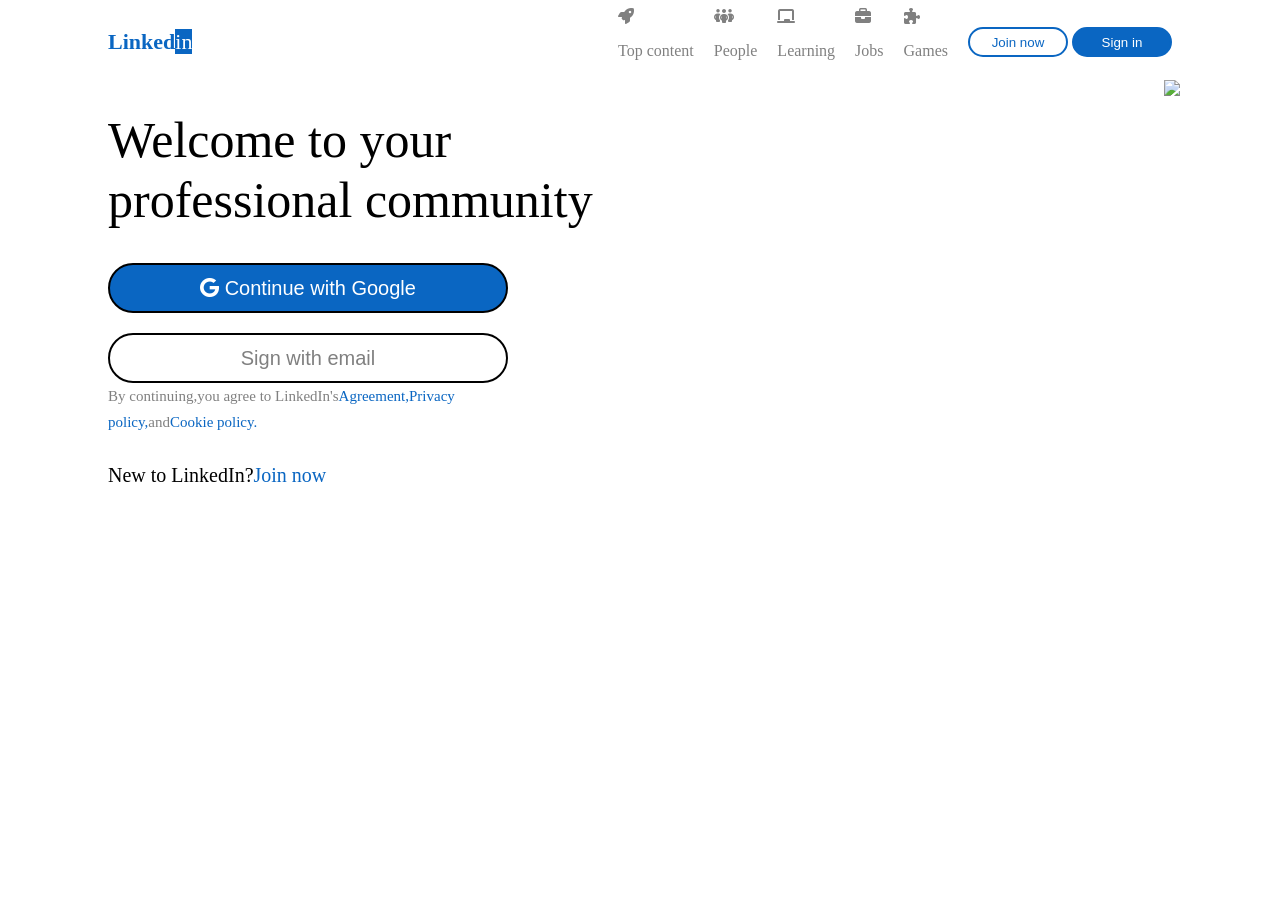
==== index.html @ 8177e416 "Rename Linkedin.html to index.html" ====
<!DOCTYPE html>
<html lang="en">
<head>
    <meta charset="UTF-8">
    <meta name="viewport" content="width=device-width, initial-scale=1.0">
    <title>Linkedin</title>
    <link rel="stylesheet" href="Linkedin.css">
    <link rel="stylesheet" href="https://cdnjs.cloudflare.com/ajax/libs/font-awesome/6.7.2/css/all.min.css">
</head>
<body>
    <div class="Linkedin">
    <nav>
        <p><span class="text1">Linked</span><span class="text2">in</span></p>
        <div class="logo2">
        <div class="l1"><i class="fa-solid fa-rocket"></i>
        <p>Top content</p></div>
        <div><i class="fa-solid fa-people-group"></i>
        <p>People</p></div>
        <div><i class="fa-solid fa-chalkboard"></i>
        <p>Learning</p></div>
        <div><i class="fa-solid fa-briefcase"></i>
        <p>Jobs</p></div>
        <div><i class="fa-solid fa-puzzle-piece"></i>
        <p>Games</p></div>
        <div><button class="btn1">Join now</button>
        <button class="btn2">Sign in</button></div>
        </div>
    </nav>
    <div class="container1">
        <h1>Welcome to your professional community</h1>
        <div>
        <button class="btn3">
            <i class="fa-brands fa-google"></i>
            Continue with Google
        </div>
        <div class="padding1">
        </button>
        <button class="btn4">Sign with email</button></div>
        <div class="pp2">
    <p2>By continuing,you agree to LinkedIn's<a>Agreement,Privacy policy,</a>and<a>Cookie policy.</a></p2>
    </div>
    <div class="padding2">
        <p3>New to LinkedIn?<a>Join now</a></p3>
        </div>
        <div class="container">
        <img src="linkedin-illustration.png">
    </div>
    </div>
</body>
</html>
---- Linkedin.css ----
.logo2{
    display: flex;
    justify-content: space-between;
    align-items: center;
    gap: 20px;
}
nav{
    display: flex;
    justify-content: space-between;
    align-items: center;
    gap: 20px;
    color: gray;
}
.text1{
    font-size: 22px;
    color: #0A66C2;
    font-weight: bold;
}
.text2{
    font-size: 22px;
    color: white;
    background-color: #0A66C2;
}
.Linkedin{
    border: transparent;
    width: 90;
    justify-content: center;
    align-items: center;
    padding-left: 100px;
    padding-right: 100px;
}
.btn1{
    background-color: white;
    color: #0A66C2;
    border-radius: 20px;
    border: 2px solid #0A66C2;
    width: 100px;
    height: 30px;
}
.btn2{
    background-color: #0A66C2;
    color: white;
    border-radius: 20px;
    width: 100px;
    height: 30px;
    border: 2px solid #0A66C2;
}
h1{
    font-size: 50px;
    font-weight: normal;
    color: black;
    width: 500px;
    line-height: 1.2;
}
.btn3{
    background-color: #0A66C2;
    color: white;
    border: 2px solid black;
    border-radius: 30px;
    width: 400px;
    height: 50px;
    font-size: 20px;
}
.btn4{
    background-color: white;
    color: gray;
    border: 2px solid black;
    border-radius: 30px;
    width: 400px;
    height: 50px;
    font-size: 20px;
}
.padding1{
    padding-top: 20px;
}
a{
    color: #0A66C2;
}
p2{
    font-size: 15px;
    color: grey;
}
.pp2{
    width: 400px;
    line-height: 1.6;
}
.padding2{
    padding-top: 30px;
    font-size: 20px;
}
.container img{
    width: 550px;
    height: auto;
    padding-left: 0;
}
.container{
    position: absolute;
    top: 80px;
    right: 100px;
}
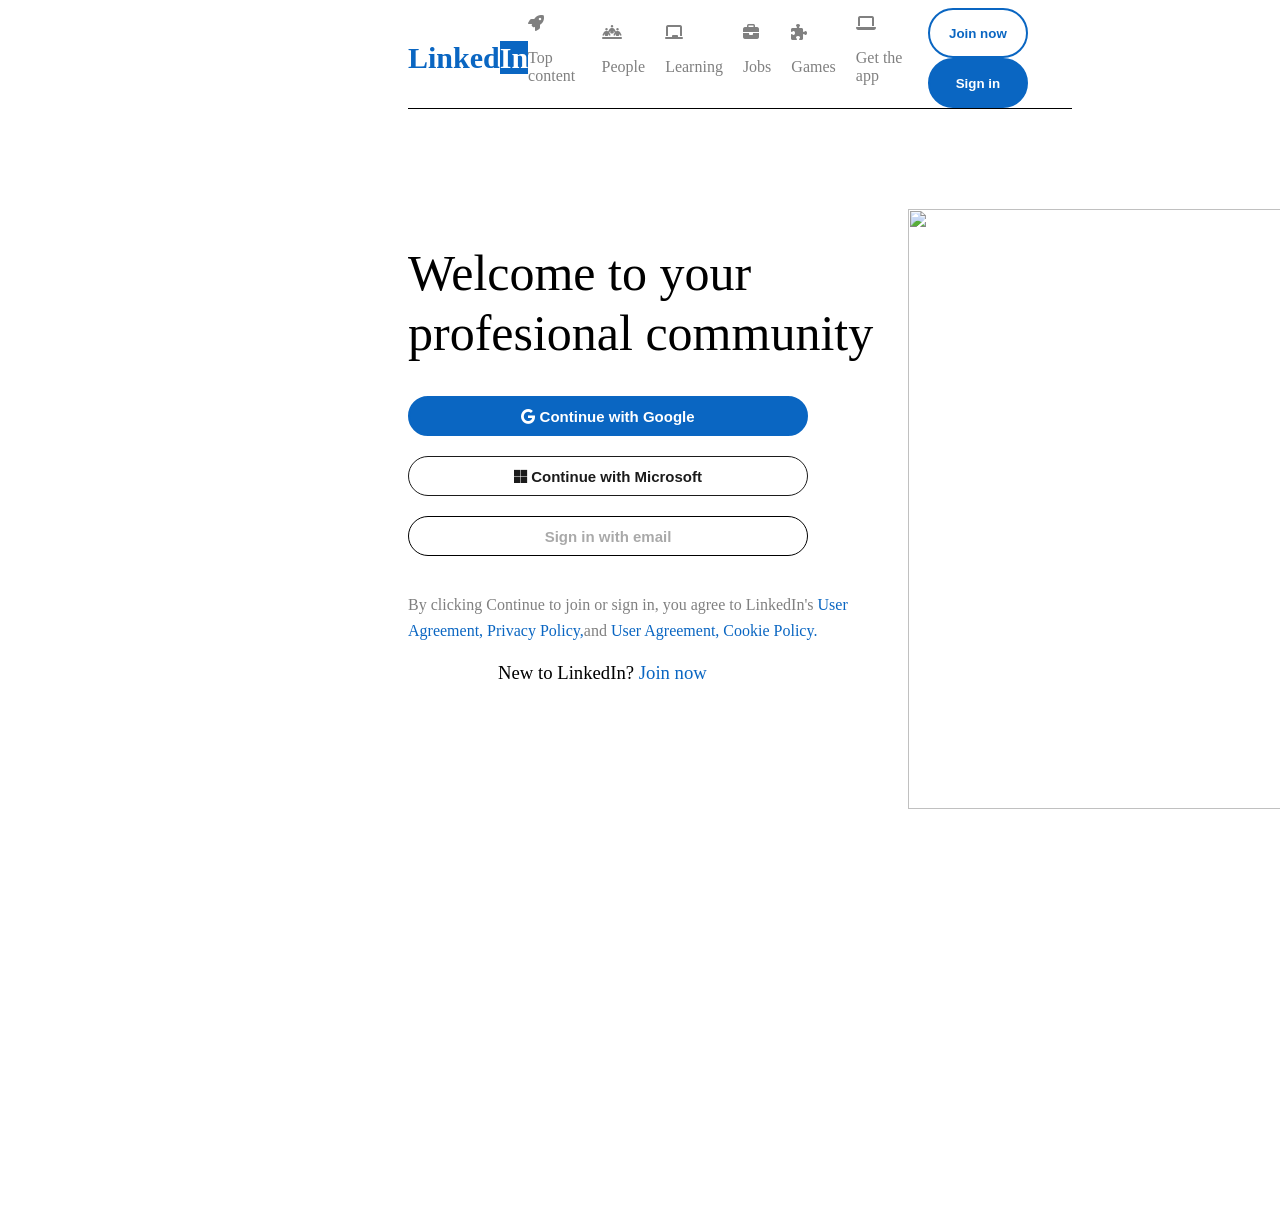
==== commit b4685abc: "Rename Linkedin.html to index.html" ====
--- a/index.html
+++ b/index.html
@@ -1,50 +1,60 @@
 <!DOCTYPE html>
 <html lang="en">
+
 <head>
     <meta charset="UTF-8">
     <meta name="viewport" content="width=device-width, initial-scale=1.0">
-    <title>Linkedin</title>
+    <title>Document</title>
     <link rel="stylesheet" href="Linkedin.css">
     <link rel="stylesheet" href="https://cdnjs.cloudflare.com/ajax/libs/font-awesome/6.7.2/css/all.min.css">
 </head>
+
 <body>
-    <div class="Linkedin">
-    <nav>
-        <p><span class="text1">Linked</span><span class="text2">in</span></p>
-        <div class="logo2">
-        <div class="l1"><i class="fa-solid fa-rocket"></i>
-        <p>Top content</p></div>
-        <div><i class="fa-solid fa-people-group"></i>
-        <p>People</p></div>
-        <div><i class="fa-solid fa-chalkboard"></i>
-        <p>Learning</p></div>
-        <div><i class="fa-solid fa-briefcase"></i>
-        <p>Jobs</p></div>
-        <div><i class="fa-solid fa-puzzle-piece"></i>
-        <p>Games</p></div>
-        <div><button class="btn1">Join now</button>
-        <button class="btn2">Sign in</button></div>
+    <div class="Linkedin1">
+        <nav class="Linkedin">
+            <p><span class="text1">Linked</span><span class="text2">In</span></p>
+            <div class="logo1">
+                <div><i class="fa-solid fa-rocket"></i>
+                    <p>Top content</p>
+                </div>
+                <div><i class="fa-solid fa-people-line"></i>
+                    <p>People</p>
+                </div>
+                <div><i class="fa-solid fa-chalkboard"></i>
+                    <p>Learning</p>
+                </div>
+                <div><i class="fa-solid fa-briefcase"></i>
+                    <p>Jobs</p>
+                </div>
+                <div><i class="fa-solid fa-puzzle-piece"></i>
+                    <p>Games</p>
+                </div>
+                <div><i class="fa-solid fa-laptop"></i>
+                    <p>Get the app</p>
+                </div>
+                <div><button class="btn1">Join now</button>
+                    <button class="btn2">Sign in</button>
+                </div>
+            </div>
+        </nav>
+        <div class="container1">
+            <div class="left">
+                <h1>Welcome to your profesional community</h1>
+                <div class="pp1"><button class="btn3"><i class="fa-brands fa-google"></i>
+                        Continue with Google</button></div>
+                <div class="pp2"><button class="btn4"><i class="fa-brands fa-microsoft"></i>
+                        Continue with Microsoft</button></div>
+                <div class="pp3"><button class="btn5">Sign in with email</button></div>
+                <div>
+                    <p class="p1">By clicking Continue to join or sign in, you agree to LinkedIn's<a #> User Agreement,
+                            Privacy Policy,</a>and<a #> User Agreement, Cookie Policy.</a></p>
+                </div>
+
+                <h3>New to LinkedIn?<a #> Join now</a></h3>
+            </div>
+            <div class="image"><img
+                    src="https://static.licdn.com/aero-v1/sc/h/dxf91zhqd2z6b0bwg85ktm5s4?utm_source=chatgpt.com"></div>
         </div>
-    </nav>
-    <div class="container1">
-        <h1>Welcome to your professional community</h1>
-        <div>
-        <button class="btn3">
-            <i class="fa-brands fa-google"></i>
-            Continue with Google
-        </div>
-        <div class="padding1">
-        </button>
-        <button class="btn4">Sign with email</button></div>
-        <div class="pp2">
-    <p2>By continuing,you agree to LinkedIn's<a>Agreement,Privacy policy,</a>and<a>Cookie policy.</a></p2>
-    </div>
-    <div class="padding2">
-        <p3>New to LinkedIn?<a>Join now</a></p3>
-        </div>
-        <div class="container">
-        <img src="linkedin-illustration.png">
-    </div>
-    </div>
 </body>
+
 </html>
--- a/Linkedin.css
+++ b/Linkedin.css
@@ -1,100 +1,241 @@
-.logo2{
+
+body {
+    background-color: white;
+}
+
+.text1 {
+    color: #0A66C2;
+    font-size: 30px;
+    font-weight: bold;
+}
+
+.text2 {
+    color: white;
+    background-color: #0A66C2;
+    font-size: 30px;
+    font-weight: bold;
+}
+
+.logo1 {
     display: flex;
     justify-content: space-between;
     align-items: center;
+    color: gray;
     gap: 20px;
 }
-nav{
+
+.Linkedin {
     display: flex;
     justify-content: space-between;
     align-items: center;
-    gap: 20px;
-    color: gray;
-}
-.text1{
-    font-size: 22px;
-    color: #0A66C2;
-    font-weight: bold;
-}
-.text2{
-    font-size: 22px;
+    position: sticky;
+    top: 0;
+    border-bottom: 1px solid black;
+    background-color: white;
+}
+
+.btn1 {
+    color: #0A66C2;
+    background-color: white;
+    width: 100px;
+    height: 50px;
+    border: 2px solid #0A66C2;
+    border-radius: 30px;
+    font-weight: bold;
+    cursor: pointer;
+}
+
+.btn1:hover {
+    background-color: lightgray;
+}
+
+.btn2 {
+    width: 100px;
+    height: 50px;
     color: white;
     background-color: #0A66C2;
-}
-.Linkedin{
-    border: transparent;
-    width: 90;
-    justify-content: center;
-    align-items: center;
-    padding-left: 100px;
-    padding-right: 100px;
-}
-.btn1{
-    background-color: white;
-    color: #0A66C2;
-    border-radius: 20px;
     border: 2px solid #0A66C2;
-    width: 100px;
-    height: 30px;
-}
-.btn2{
-    background-color: #0A66C2;
-    color: white;
-    border-radius: 20px;
-    width: 100px;
-    height: 30px;
-    border: 2px solid #0A66C2;
-}
-h1{
-    font-size: 50px;
-    font-weight: normal;
-    color: black;
+    border-radius: 30px;
+    font-weight: bold;
+    cursor: pointer;
+}
+
+.btn2:hover {
+    background-color: navy;
+    color: lightgray;
+}
+
+h1 {
     width: 500px;
     line-height: 1.2;
-}
-.btn3{
+    font-weight: normal;
+    font-size: 50px;
+}
+
+.Linkedin1 {
+    padding-left: 400px;
+    padding-right: 200px;
+}
+
+.btn3 {
+    width: 400px;
+    height: 40px;
+    color: white;
     background-color: #0A66C2;
-    color: white;
-    border: 2px solid black;
-    border-radius: 30px;
+    font-size: 15px;
+    font-weight: bold;
+    border: 2px solid #0A66C2;
+    border-radius: 30px;
+    cursor: pointer;
+}
+.btn3:hover {
+    color: #0A66C2;
+    background-color: white;
+}
+
+.btn4 {
+    color: rgb(27, 27, 27);
+    background-color: white;
     width: 400px;
-    height: 50px;
-    font-size: 20px;
-}
-.btn4{
-    background-color: white;
+    height: 40px;
+    font-size: 15px;
+    font-weight: bold;
+    border: 1px solid rgb(27, 27, 27);
+    border-radius: 30px;
+    cursor: pointer;
+}
+.btn4:hover {
+    color: white;
+    background-color: black;
+}
+
+.btn5 {
+    background-color: white;
+    color: darkgray;
+    border: 1px solid black;
+    border-radius: 30px;
+    width: 400px;
+    height: 40px;
+    font-size: 15px;
+    font-weight: bold;
+    cursor: pointer;
+}
+.btn5:hover {
+    color: white;
+    background-color: darkgray;
+}
+
+.pp1 {
+    padding-bottom: 20px;
+}
+
+.pp2 {
+    padding-bottom: 20px;
+}
+
+.pp3 {
+    padding-bottom: 20px;
+}
+
+a {
+    color: #0A66C2;
+    cursor: pointer;
+}
+
+.p1 {
+    width: 500px;
+    line-height: 1.6;
     color: gray;
-    border: 2px solid black;
-    border-radius: 30px;
-    width: 400px;
-    height: 50px;
-    font-size: 20px;
-}
-.padding1{
-    padding-top: 20px;
-}
-a{
-    color: #0A66C2;
-}
-p2{
-    font-size: 15px;
-    color: grey;
-}
-.pp2{
-    width: 400px;
-    line-height: 1.6;
-}
-.padding2{
-    padding-top: 30px;
-    font-size: 20px;
-}
-.container img{
-    width: 550px;
-    height: auto;
-    padding-left: 0;
-}
-.container{
-    position: absolute;
-    top: 80px;
-    right: 100px;
-}+}
+
+h3 {
+    color: black;
+    font-weight: normal;
+    padding-left: 90px;
+}
+
+.image img {
+    width: 600px;
+    height: 600px;
+    padding-bottom: 400px;
+}
+
+/* .image{
+    padding-bottom: 600px;
+    padding-right: 400px;
+} */
+.container1 {
+    margin-top: 100px;
+    display: flex;
+}
+
+@media screen and (max-width: 390px) {
+    .body {
+        overflow: hidden;
+        justify-content: center;
+
+        }
+        .Linkedin1 {
+            padding-left: 0px;
+            padding-right: 0px;
+        }
+
+        h1 {
+            margin-left: 12px;
+            width: 100%;
+            font-size: 50px;
+            line-height: none;
+            width: 500px;
+        }
+
+        .p1 {
+            width: 500px;
+            margin-left: 12px;
+        }
+
+        .btn3,
+        .btn4,
+        .btn5 {
+            height: 50px;
+            width: 450px;
+            margin-left: 12px;
+        }
+
+        .image img {
+            width: 400px;
+            height: 400px;
+            padding-bottom: 0;
+        }
+
+        .image {
+            padding: 20px;
+            /* height: 500px;
+            width: 400px; */
+        }
+
+        .container1 {
+            flex-direction: column;
+            /* padding-left: 20px;
+            padding-right: 20px;  */
+        }
+
+        h3 {
+            width: 100%;
+            padding-left: 130px;
+        }
+
+        .Linkedin {
+            border: none;
+        }
+
+        .Linkedin {
+            position: fixed;
+            border-bottom: 1px solid black;
+            /* width: 77%; */
+            gap: 6px;
+            display: flex;
+            justify-content: space-between;
+            zoom: 0.8;
+        }
+
+    }
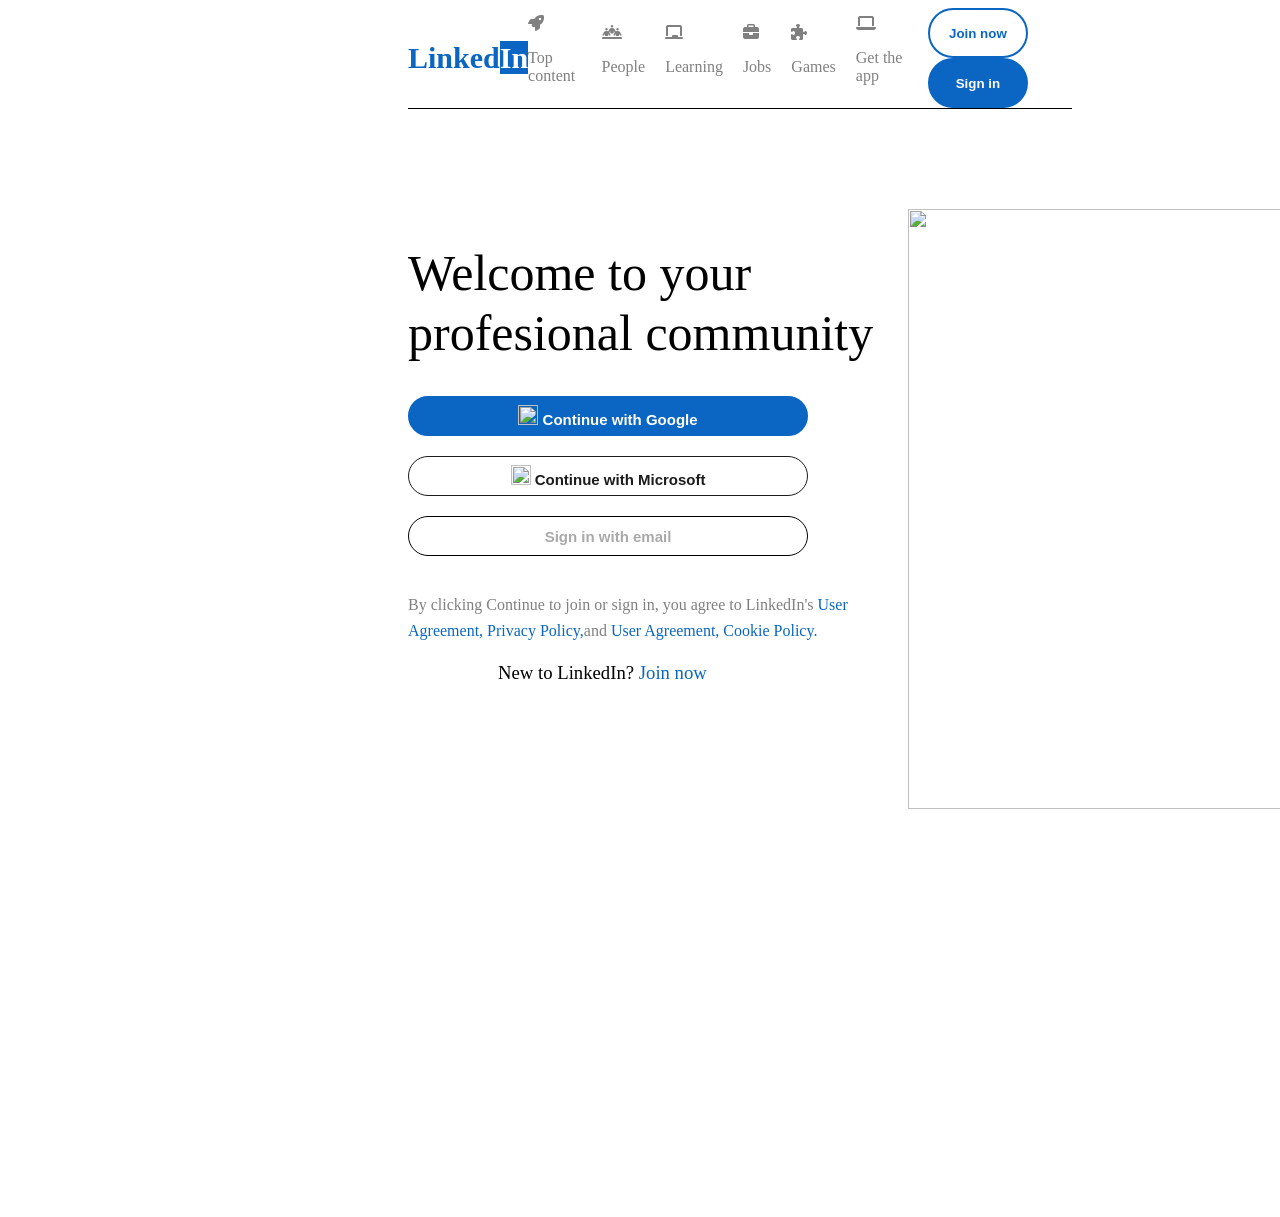
==== commit 94046a35: "Updated project" ====
--- a/index.html
+++ b/index.html
@@ -40,9 +40,9 @@
         <div class="container1">
             <div class="left">
                 <h1>Welcome to your profesional community</h1>
-                <div class="pp1"><button class="btn3"><i class="fa-brands fa-google"></i>
+                <div class="pp1"><button class="btn3"><img src="https://thumb.wikimedia.org/wikipedia/commons/thumb/c/c1/Google_%22G%22_logo.svg/3840px-Google_%22G%22_logo.svg.png?utm_source=commons.wikimedia.org&utm_campaign=index&utm_content=thumbnail">
                         Continue with Google</button></div>
-                <div class="pp2"><button class="btn4"><i class="fa-brands fa-microsoft"></i>
+                <div class="pp2"><button class="btn4"><img src="https://thumb.wikimedia.org/wikipedia/commons/thumb/4/44/Microsoft_logo.svg/960px-Microsoft_logo.svg.png?utm_source=commons.wikimedia.org&utm_campaign=index&utm_content=thumbnail&_=20210729021049">
                         Continue with Microsoft</button></div>
                 <div class="pp3"><button class="btn5">Sign in with email</button></div>
                 <div>
--- a/Linkedin.css
+++ b/Linkedin.css
@@ -88,6 +88,10 @@
     border-radius: 30px;
     cursor: pointer;
 }
+.btn3 img{
+    height: 20px;
+    width: 20px;
+}
 .btn3:hover {
     color: #0A66C2;
     background-color: white;
@@ -103,6 +107,10 @@
     border: 1px solid rgb(27, 27, 27);
     border-radius: 30px;
     cursor: pointer;
+}
+.btn4 img{
+    height:20px;
+    width: 20px;
 }
 .btn4:hover {
     color: white;
@@ -160,82 +168,83 @@
     padding-bottom: 400px;
 }
 
-/* .image{
-    padding-bottom: 600px;
-    padding-right: 400px;
-} */
+.image{
+    /* padding-bottom: 600px;
+    padding-right: 400px; */
+} 
 .container1 {
     margin-top: 100px;
     display: flex;
 }
 
-@media screen and (max-width: 390px) {
-    .body {
-        overflow: hidden;
-        justify-content: center;
-
+
+    @media screen and (max-width: 390px) {
+        .body {
+            overflow: hidden;
+            justify-content: center;
+    
+            }
+            .Linkedin1 {
+                padding-left: 0px;
+                padding-right: 0px;
+            }
+    
+            h1 {
+                margin-left: 12px;
+                width: 100%;
+                font-size: 50px;
+                line-height: none;
+                width: 500px;
+            }
+    
+            .p1 {
+                width: 500px;
+                margin-left: 12px;
+            }
+    
+            .btn3,
+            .btn4,
+            .btn5 {
+                height: 50px;
+                width: 450px;
+                margin-left: 12px;
+            }
+    
+            .image img {
+                width: 400px;
+                height: 400px;
+                padding-bottom: 0;
+            }
+    
+            .image {
+                padding: 20px;
+                /* height: 500px;
+                width: 400px; */
+            }
+    
+            .container1 {
+                flex-direction: column;
+                /* padding-left: 20px;
+                padding-right: 20px;  */
+            }
+    
+            h3 {
+                width: 100%;
+                padding-left: 130px;
+            }
+    
+            .Linkedin {
+                border: none;
+            }
+    
+            .Linkedin {
+                position: fixed;
+                border-bottom: 1px solid black;
+                /* width: 77%; */
+                gap: 6px;
+                display: flex;
+                justify-content: space-between;
+                zoom: 0.8;
+            }
+    
         }
-        .Linkedin1 {
-            padding-left: 0px;
-            padding-right: 0px;
-        }
-
-        h1 {
-            margin-left: 12px;
-            width: 100%;
-            font-size: 50px;
-            line-height: none;
-            width: 500px;
-        }
-
-        .p1 {
-            width: 500px;
-            margin-left: 12px;
-        }
-
-        .btn3,
-        .btn4,
-        .btn5 {
-            height: 50px;
-            width: 450px;
-            margin-left: 12px;
-        }
-
-        .image img {
-            width: 400px;
-            height: 400px;
-            padding-bottom: 0;
-        }
-
-        .image {
-            padding: 20px;
-            /* height: 500px;
-            width: 400px; */
-        }
-
-        .container1 {
-            flex-direction: column;
-            /* padding-left: 20px;
-            padding-right: 20px;  */
-        }
-
-        h3 {
-            width: 100%;
-            padding-left: 130px;
-        }
-
-        .Linkedin {
-            border: none;
-        }
-
-        .Linkedin {
-            position: fixed;
-            border-bottom: 1px solid black;
-            /* width: 77%; */
-            gap: 6px;
-            display: flex;
-            justify-content: space-between;
-            zoom: 0.8;
-        }
-
-    }
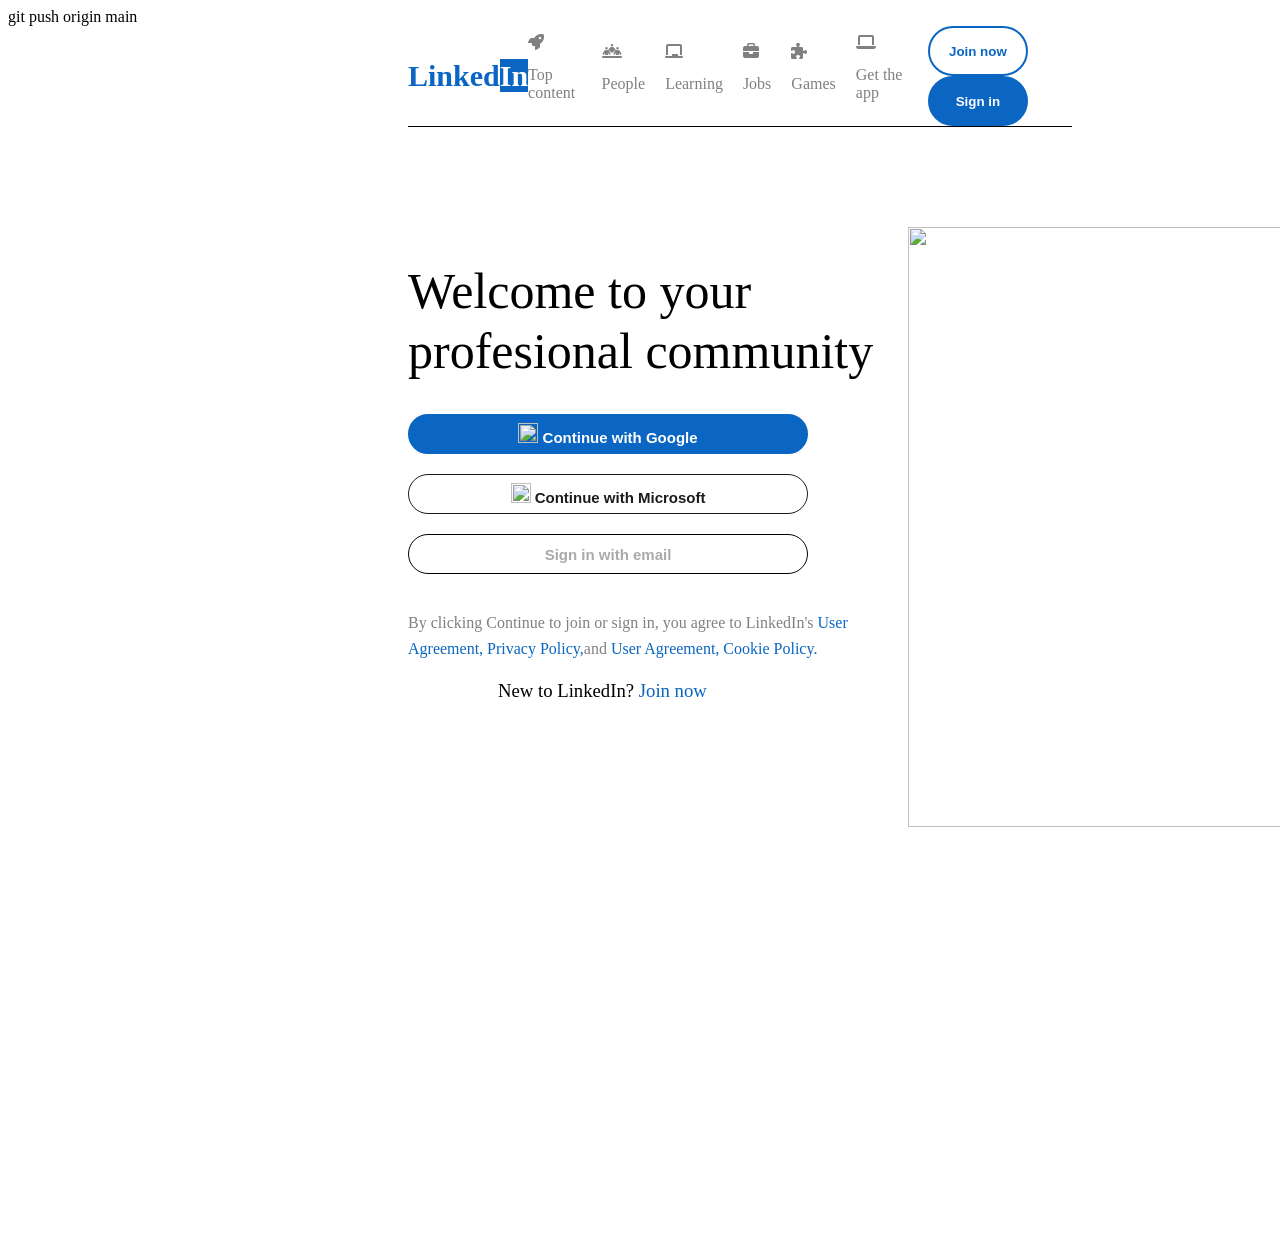
==== commit 751d3747: "Rename Linkedin.html to index.html" ====
--- a/index.html
+++ b/index.html
@@ -1,4 +1,4 @@
-<!DOCTYPE html>
+git push origin main<!DOCTYPE html>
 <html lang="en">
 
 <head>
